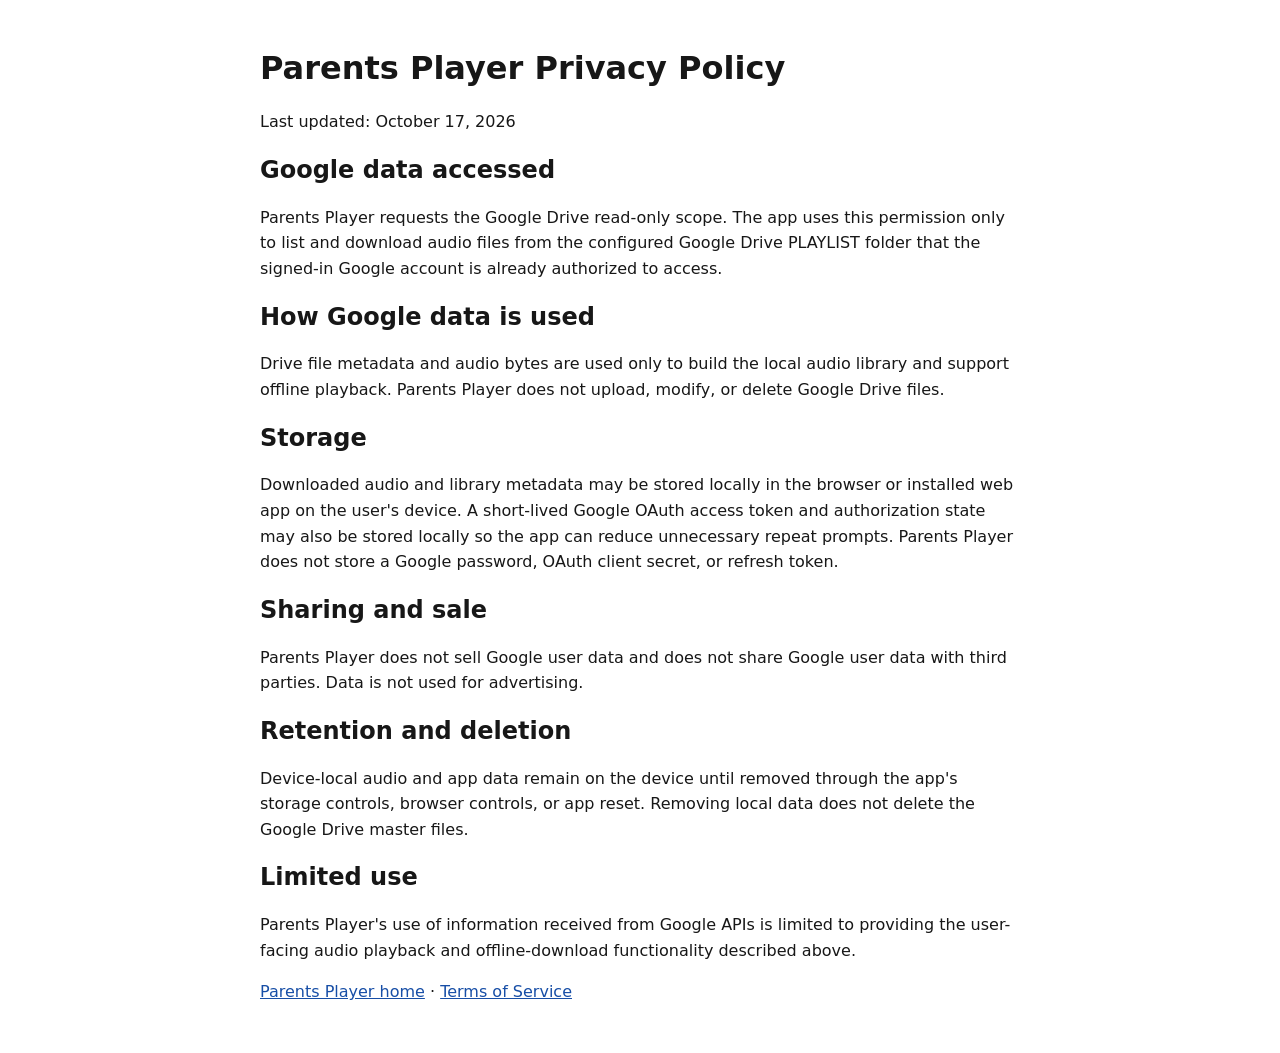
==== privacy.html @ 6831afae "Sanitized public baseline" ====
<!doctype html>
<html lang="en">
<head>
  <meta charset="utf-8" />
  <meta name="viewport" content="width=device-width, initial-scale=1" />
  <title>Parents Player Privacy Policy</title>
  <style>
    body{font-family:system-ui,-apple-system,BlinkMacSystemFont,"Segoe UI",sans-serif;max-width:760px;margin:48px auto;padding:0 20px;line-height:1.6;color:#171717;background:#fff}h1,h2{line-height:1.25}a{color:#174ea6}
  </style>
</head>
<body>
  <h1>Parents Player Privacy Policy</h1>
  <p>Last updated: October 17, 2026</p>

  <h2>Google data accessed</h2>
  <p>Parents Player requests the Google Drive read-only scope. The app uses this permission only to list and download audio files from the configured Google Drive PLAYLIST folder that the signed-in Google account is already authorized to access.</p>

  <h2>How Google data is used</h2>
  <p>Drive file metadata and audio bytes are used only to build the local audio library and support offline playback. Parents Player does not upload, modify, or delete Google Drive files.</p>

  <h2>Storage</h2>
  <p>Downloaded audio and library metadata may be stored locally in the browser or installed web app on the user's device. A short-lived Google OAuth access token and authorization state may also be stored locally so the app can reduce unnecessary repeat prompts. Parents Player does not store a Google password, OAuth client secret, or refresh token.</p>

  <h2>Sharing and sale</h2>
  <p>Parents Player does not sell Google user data and does not share Google user data with third parties. Data is not used for advertising.</p>

  <h2>Retention and deletion</h2>
  <p>Device-local audio and app data remain on the device until removed through the app's storage controls, browser controls, or app reset. Removing local data does not delete the Google Drive master files.</p>

  <h2>Limited use</h2>
  <p>Parents Player's use of information received from Google APIs is limited to providing the user-facing audio playback and offline-download functionality described above.</p>

  <p><a href="oauth-home.html">Parents Player home</a> · <a href="terms.html">Terms of Service</a></p>
</body>
</html>
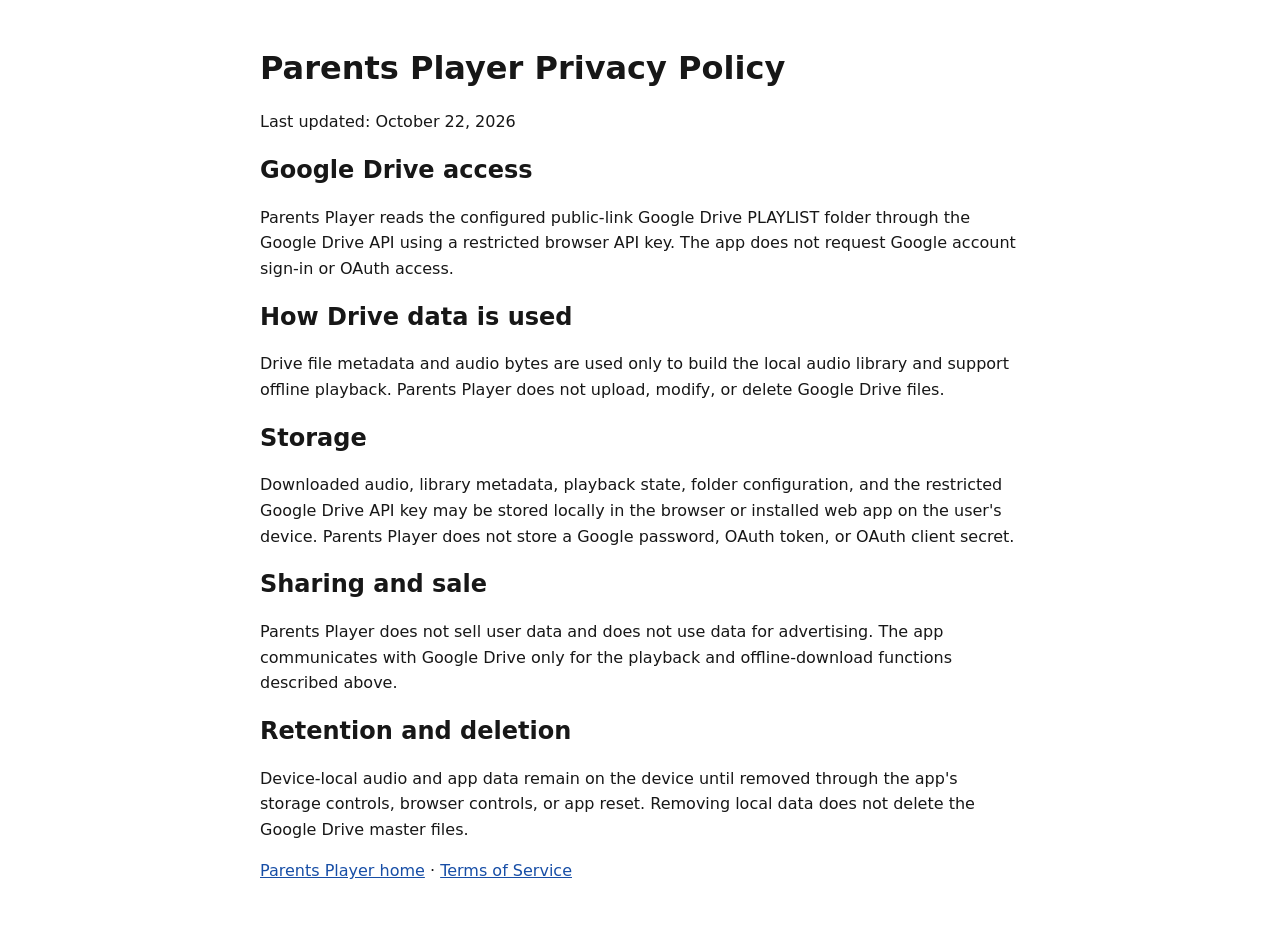
==== commit 59527f52: "Update Parents Player privacy text after OAuth removal" ====
--- a/privacy.html
+++ b/privacy.html
@@ -4,32 +4,21 @@
   <meta charset="utf-8" />
   <meta name="viewport" content="width=device-width, initial-scale=1" />
   <title>Parents Player Privacy Policy</title>
-  <style>
-    body{font-family:system-ui,-apple-system,BlinkMacSystemFont,"Segoe UI",sans-serif;max-width:760px;margin:48px auto;padding:0 20px;line-height:1.6;color:#171717;background:#fff}h1,h2{line-height:1.25}a{color:#174ea6}
-  </style>
+  <style>body{font-family:system-ui,-apple-system,BlinkMacSystemFont,"Segoe UI",sans-serif;max-width:760px;margin:48px auto;padding:0 20px;line-height:1.6;color:#171717;background:#fff}h1,h2{line-height:1.25}a{color:#174ea6}</style>
 </head>
 <body>
   <h1>Parents Player Privacy Policy</h1>
-  <p>Last updated: October 17, 2026</p>
-
-  <h2>Google data accessed</h2>
-  <p>Parents Player requests the Google Drive read-only scope. The app uses this permission only to list and download audio files from the configured Google Drive PLAYLIST folder that the signed-in Google account is already authorized to access.</p>
-
-  <h2>How Google data is used</h2>
+  <p>Last updated: October 22, 2026</p>
+  <h2>Google Drive access</h2>
+  <p>Parents Player reads the configured public-link Google Drive PLAYLIST folder through the Google Drive API using a restricted browser API key. The app does not request Google account sign-in or OAuth access.</p>
+  <h2>How Drive data is used</h2>
   <p>Drive file metadata and audio bytes are used only to build the local audio library and support offline playback. Parents Player does not upload, modify, or delete Google Drive files.</p>
-
   <h2>Storage</h2>
-  <p>Downloaded audio and library metadata may be stored locally in the browser or installed web app on the user's device. A short-lived Google OAuth access token and authorization state may also be stored locally so the app can reduce unnecessary repeat prompts. Parents Player does not store a Google password, OAuth client secret, or refresh token.</p>
-
+  <p>Downloaded audio, library metadata, playback state, folder configuration, and the restricted Google Drive API key may be stored locally in the browser or installed web app on the user's device. Parents Player does not store a Google password, OAuth token, or OAuth client secret.</p>
   <h2>Sharing and sale</h2>
-  <p>Parents Player does not sell Google user data and does not share Google user data with third parties. Data is not used for advertising.</p>
-
+  <p>Parents Player does not sell user data and does not use data for advertising. The app communicates with Google Drive only for the playback and offline-download functions described above.</p>
   <h2>Retention and deletion</h2>
   <p>Device-local audio and app data remain on the device until removed through the app's storage controls, browser controls, or app reset. Removing local data does not delete the Google Drive master files.</p>
-
-  <h2>Limited use</h2>
-  <p>Parents Player's use of information received from Google APIs is limited to providing the user-facing audio playback and offline-download functionality described above.</p>
-
-  <p><a href="oauth-home.html">Parents Player home</a> · <a href="terms.html">Terms of Service</a></p>
+  <p><a href="./">Parents Player home</a> · <a href="terms.html">Terms of Service</a></p>
 </body>
 </html>
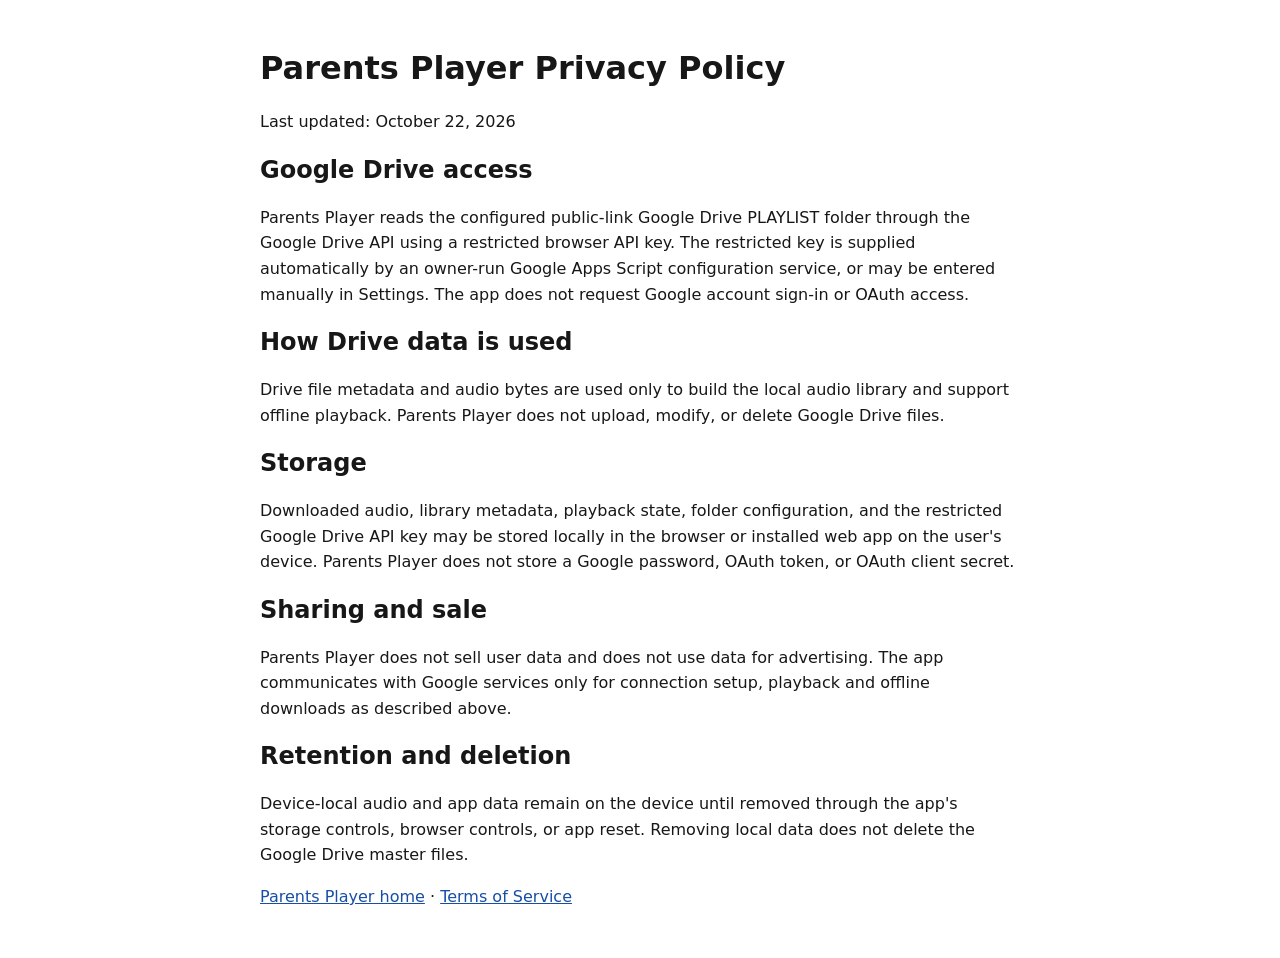
==== commit ec5ddb0e: "Set up the Drive connection automatically on update" ====
--- a/privacy.html
+++ b/privacy.html
@@ -10,13 +10,13 @@
   <h1>Parents Player Privacy Policy</h1>
   <p>Last updated: October 22, 2026</p>
   <h2>Google Drive access</h2>
-  <p>Parents Player reads the configured public-link Google Drive PLAYLIST folder through the Google Drive API using a restricted browser API key. The app does not request Google account sign-in or OAuth access.</p>
+  <p>Parents Player reads the configured public-link Google Drive PLAYLIST folder through the Google Drive API using a restricted browser API key. The restricted key is supplied automatically by an owner-run Google Apps Script configuration service, or may be entered manually in Settings. The app does not request Google account sign-in or OAuth access.</p>
   <h2>How Drive data is used</h2>
   <p>Drive file metadata and audio bytes are used only to build the local audio library and support offline playback. Parents Player does not upload, modify, or delete Google Drive files.</p>
   <h2>Storage</h2>
   <p>Downloaded audio, library metadata, playback state, folder configuration, and the restricted Google Drive API key may be stored locally in the browser or installed web app on the user's device. Parents Player does not store a Google password, OAuth token, or OAuth client secret.</p>
   <h2>Sharing and sale</h2>
-  <p>Parents Player does not sell user data and does not use data for advertising. The app communicates with Google Drive only for the playback and offline-download functions described above.</p>
+  <p>Parents Player does not sell user data and does not use data for advertising. The app communicates with Google services only for connection setup, playback and offline downloads as described above.</p>
   <h2>Retention and deletion</h2>
   <p>Device-local audio and app data remain on the device until removed through the app's storage controls, browser controls, or app reset. Removing local data does not delete the Google Drive master files.</p>
   <p><a href="./">Parents Player home</a> · <a href="terms.html">Terms of Service</a></p>
